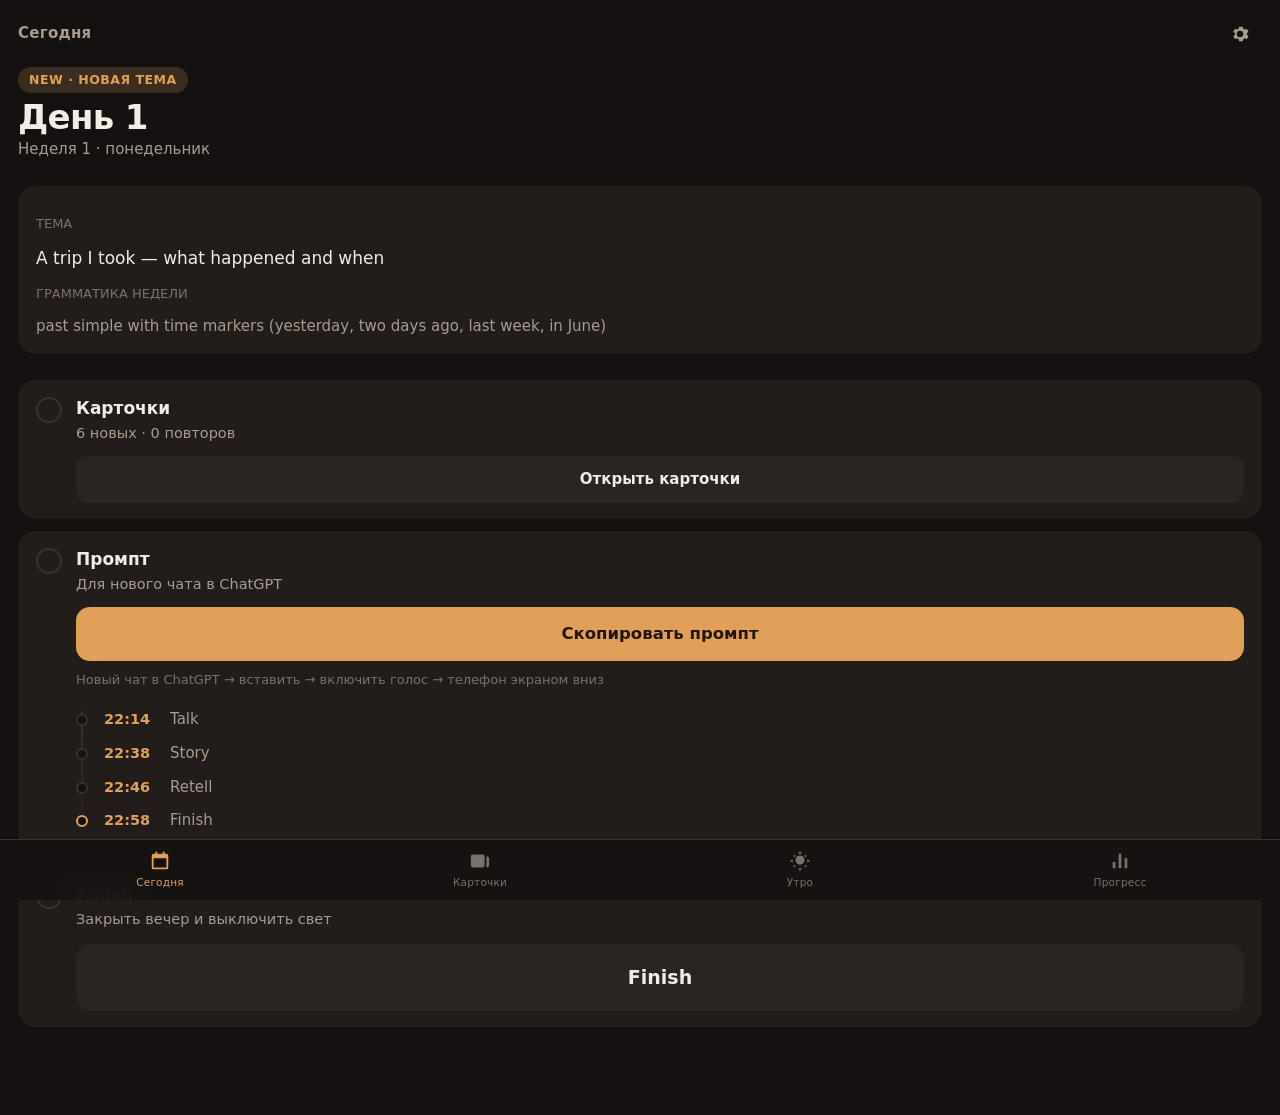
==== index.html @ 3a02fc12 "Вечерний английский: Mini App, бот и сборщик данных 168 вечеров: карточки по SM-2, промпт дня одной " ====
<!DOCTYPE html>
<html lang="ru">
<head>
<meta charset="utf-8">
<meta name="viewport" content="width=device-width, initial-scale=1, viewport-fit=cover, maximum-scale=1, user-scalable=no">
<meta name="color-scheme" content="dark">
<title>Вечерний английский</title>
<link rel="stylesheet" href="style.css?v=40cefe64">
<script src="https://telegram.org/js/telegram-web-app.js"></script>
</head>
<body>

<div id="app" hidden>

  <header class="topbar">
    <div class="topbar__title" id="topTitle">Сегодня</div>
    <button class="iconbtn" id="btnSettings" type="button" aria-label="Настройки">
      <svg viewBox="0 0 24 24" width="22" height="22" aria-hidden="true">
        <path fill="currentColor" d="M12 15.5A3.5 3.5 0 1 1 12 8.5a3.5 3.5 0 0 1 0 7Zm7.4-2.6.1-.9-.1-.9 1.9-1.5-1.9-3.2-2.3.9a7 7 0 0 0-1.6-.9L15.1 4H10.9l-.4 2.4a7 7 0 0 0-1.6.9L6.6 6.4 4.7 9.6l1.9 1.5-.1.9.1.9-1.9 1.5 1.9 3.2 2.3-.9c.5.4 1 .7 1.6.9l.4 2.4h4.2l.4-2.4c.6-.2 1.1-.5 1.6-.9l2.3.9 1.9-3.2-1.9-1.5Z"/>
      </svg>
    </button>
  </header>

  <main id="screens">

    <!-- ========================= СЕГОДНЯ ========================= -->
    <section class="screen" id="screen-today" data-tab="today">
      <div id="todayBody"></div>
    </section>

    <!-- ======================== КАРТОЧКИ ========================= -->
    <section class="screen" id="screen-cards" data-tab="cards" hidden>
      <div id="cardsBody"></div>
    </section>

    <!-- ========================== УТРО =========================== -->
    <section class="screen" id="screen-morning" data-tab="morning" hidden>
      <div id="morningBody"></div>
    </section>

    <!-- ========================= ПРОГРЕСС ======================== -->
    <section class="screen" id="screen-progress" data-tab="progress" hidden>
      <div id="progressBody"></div>
    </section>

  </main>

  <nav class="tabbar" id="tabbar">
    <button class="tab is-active" type="button" data-go="today">
      <svg viewBox="0 0 24 24" aria-hidden="true"><path fill="currentColor" d="M7 2h2v2h6V2h2v2h2a2 2 0 0 1 2 2v13a2 2 0 0 1-2 2H5a2 2 0 0 1-2-2V6a2 2 0 0 1 2-2h2V2Zm12 7H5v10h14V9Z"/></svg>
      <span>Сегодня</span>
    </button>
    <button class="tab" type="button" data-go="cards">
      <svg viewBox="0 0 24 24" aria-hidden="true"><path fill="currentColor" d="M4 5h11a2 2 0 0 1 2 2v10a2 2 0 0 1-2 2H4a2 2 0 0 1-2-2V7a2 2 0 0 1 2-2Zm15 2h1a2 2 0 0 1 2 2v8a2 2 0 0 1-2 2h-1V7Z"/></svg>
      <span>Карточки</span>
    </button>
    <button class="tab" type="button" data-go="morning">
      <svg viewBox="0 0 24 24" aria-hidden="true"><path fill="currentColor" d="M12 6a5 5 0 1 1 0 10 5 5 0 0 1 0-10Zm0-5 2 3h-4l2-3ZM1 12l3-2v4l-3-2Zm22 0-3 2v-4l3 2ZM12 23l-2-3h4l-2 3ZM4.2 5.6 7.8 6 6 7.8 4.2 5.6Zm15.6 0L18 7.8 16.2 6l3.6-.4ZM4.2 18.4 6 16.2 7.8 18l-3.6.4Zm15.6 0-3.6-.4 1.8-1.8 1.8 2.2Z"/></svg>
      <span>Утро</span>
    </button>
    <button class="tab" type="button" data-go="progress">
      <svg viewBox="0 0 24 24" aria-hidden="true"><path fill="currentColor" d="M4 20h3v-7H4v7Zm6.5 0h3V4h-3v16Zm6.5 0h3v-11h-3v11Z"/></svg>
      <span>Прогресс</span>
    </button>
  </nav>

  <!-- ночной занавес после Finish -->
  <div class="curtain" id="curtain" hidden>
    <div class="curtain__text">Спокойной ночи</div>
  </div>

  <!-- лист настроек -->
  <div class="sheet" id="sheet" hidden>
    <div class="sheet__backdrop" data-close="1"></div>
    <div class="sheet__panel" role="dialog" aria-label="Настройки">
      <div class="sheet__grip"></div>
      <div id="sheetBody"></div>
    </div>
  </div>

</div>

<div id="fatal" class="fatal" hidden></div>

<script src="data.js?v=40cefe64"></script>
<script src="app.js?v=40cefe64"></script>
</body>
</html>
---- style.css ----
/* Вечерний английский — тёплая тёмная тема, своя, не системная. */

:root{
  --bg:#141110;
  --bg-soft:#1c1815;
  --card:#221d1a;
  --card-2:#2b2522;
  --line:#3a322d;
  --text:#f2ece5;
  --text-dim:#a89c90;
  --text-faint:#7b7168;
  --accent:#e0a05a;
  --accent-soft:#3a2c1e;
  --good:#8fae84;
  --good-soft:#2a3326;
  --again:#c08579;
  --radius:18px;
  --radius-sm:12px;
  --pad:18px;
  --safe-top:env(safe-area-inset-top,0px);
  --safe-bottom:env(safe-area-inset-bottom,0px);
  --tabbar-h:60px;
  --ease:cubic-bezier(.22,.61,.36,1);
}

*{box-sizing:border-box;-webkit-tap-highlight-color:transparent}

/* [hidden] обязан выигрывать у авторских display:flex/grid ниже,
   иначе занавес и лист настроек видны с первого кадра. */
[hidden]{display:none !important}

html,body{margin:0;padding:0;background:var(--bg);color:var(--text);}
body{
  font-family:-apple-system,BlinkMacSystemFont,"SF Pro Text","Segoe UI",Roboto,Inter,system-ui,sans-serif;
  font-size:17px;line-height:1.45;
  -webkit-font-smoothing:antialiased;
  overscroll-behavior-y:none;
  min-height:100vh;
}
button{font:inherit;color:inherit;border:0;background:none;cursor:pointer;margin:0}
input,textarea{font:inherit;color:inherit}

/* ----------------------------------------------------------- каркас */
#app{
  display:flex;flex-direction:column;
  min-height:100vh;min-height:100dvh;
}

.topbar{
  position:sticky;top:0;z-index:20;
  display:flex;align-items:center;justify-content:space-between;
  padding:calc(var(--safe-top) + 12px) var(--pad) 10px;
  background:linear-gradient(var(--bg) 72%,rgba(20,17,16,0));
}
.topbar__title{font-size:15px;font-weight:600;letter-spacing:.02em;color:var(--text-dim)}
.iconbtn{
  width:44px;height:44px;display:grid;place-items:center;
  border-radius:50%;color:var(--text-dim);
  transition:background .18s var(--ease),color .18s var(--ease);
}
.iconbtn:active{background:var(--card);color:var(--text)}

#screens{flex:1 1 auto;padding:0 var(--pad) calc(var(--tabbar-h) + var(--safe-bottom) + 28px)}
.screen{animation:fade .26s var(--ease)}
@keyframes fade{from{opacity:0;transform:translateY(6px)}to{opacity:1;transform:none}}

/* --------------------------------------------------------- таб-бар */
.tabbar{
  position:fixed;left:0;right:0;bottom:0;z-index:30;
  display:grid;grid-template-columns:repeat(4,1fr);
  padding-bottom:var(--safe-bottom);
  background:rgba(22,19,17,.94);
  -webkit-backdrop-filter:blur(14px);backdrop-filter:blur(14px);
  border-top:1px solid var(--line);
}
.tab{
  height:var(--tabbar-h);
  display:flex;flex-direction:column;align-items:center;justify-content:center;gap:3px;
  color:var(--text-faint);
  transition:color .2s var(--ease),transform .12s var(--ease);
}
.tab svg{width:22px;height:22px}
.tab span{font-size:10.5px;letter-spacing:.02em}
.tab.is-active{color:var(--accent)}
.tab:active{transform:scale(.93)}

/* ------------------------------------------------------ типографика */
.h1{font-size:34px;line-height:1.1;font-weight:700;letter-spacing:-.02em;margin:6px 0 2px}
.h2{font-size:20px;font-weight:650;margin:0 0 10px}
.sub{color:var(--text-dim);font-size:15px;margin:0}
.dim{color:var(--text-dim)}
.faint{color:var(--text-faint)}
.tiny{font-size:13px;line-height:1.4}
.center{text-align:center}
.stack>*+*{margin-top:12px}
.gap-lg{margin-top:26px}
.gap-xl{margin-top:36px}

.chip{
  display:inline-block;padding:4px 11px;border-radius:999px;
  background:var(--accent-soft);color:var(--accent);
  font-size:12.5px;font-weight:600;letter-spacing:.04em;text-transform:uppercase;
}

.panel{background:var(--card);border-radius:var(--radius);padding:16px var(--pad)}
.panel+.panel{margin-top:12px}

/* ------------------------------------------------------------ шаги */
.step{
  display:flex;gap:14px;align-items:flex-start;
  background:var(--card);border-radius:var(--radius);
  padding:16px var(--pad);
  transition:background .25s var(--ease),opacity .25s var(--ease);
}
.step+.step{margin-top:12px}
.step.is-done{background:var(--bg-soft)}
.step.is-done .step__title{color:var(--text-dim)}
.step__mark{
  flex:0 0 auto;width:26px;height:26px;border-radius:50%;
  border:2px solid var(--line);display:grid;place-items:center;margin-top:1px;
  transition:border-color .3s var(--ease),background .3s var(--ease);
}
.step.is-done .step__mark{border-color:var(--good);background:var(--good)}
.step__mark svg{width:14px;height:14px;color:var(--bg);opacity:0;transform:scale(.6);
  transition:opacity .25s var(--ease),transform .25s var(--ease)}
.step.is-done .step__mark svg{opacity:1;transform:none}
.step__body{flex:1 1 auto;min-width:0}
.step__title{font-size:17px;font-weight:650;margin:0 0 2px}
.step__note{margin:0;color:var(--text-dim);font-size:14.5px}

/* ----------------------------------------------------------- кнопки */
.btn{
  display:block;width:100%;padding:15px 18px;border-radius:14px;
  background:var(--card-2);color:var(--text);
  font-size:16.5px;font-weight:600;text-align:center;
  transition:transform .12s var(--ease),background .2s var(--ease),opacity .2s var(--ease);
}
.btn:active{transform:scale(.975);background:var(--line)}
.btn--accent{background:var(--accent);color:#22160a}
.btn--accent:active{background:#c98c4c}
.btn--big{padding:20px;font-size:19px;border-radius:16px}
.btn--ghost{background:transparent;border:1px solid var(--line);color:var(--text-dim)}
.btn--ghost:active{background:var(--card)}
.btn[disabled]{opacity:.45;pointer-events:none}
.btn--sm{padding:13px 14px;font-size:15px;border-radius:12px}
.btn-row{display:flex;gap:10px}
.btn-row>*{flex:1 1 0}

/* ------------------------------------------------------- расписание */
.tl{margin:14px 0 0;padding:0;list-style:none;position:relative}
.tl::before{
  content:"";position:absolute;left:5px;top:8px;bottom:8px;width:2px;
  background:linear-gradient(var(--line),transparent);
}
.tl__row{display:flex;gap:14px;align-items:baseline;padding:6px 0;position:relative}
.tl__dot{
  position:absolute;left:0;top:11px;width:12px;height:12px;border-radius:50%;
  background:var(--bg);border:2px solid var(--line);
}
.tl__time{flex:0 0 auto;margin-left:28px;font-variant-numeric:tabular-nums;
  color:var(--accent);font-size:14.5px;font-weight:600;min-width:52px}
.tl__label{color:var(--text-dim);font-size:15px}
.tl__row:last-child .tl__dot{border-color:var(--accent)}

/* ------------------------------------------------------- карточки */
.queue{
  position:sticky;top:calc(var(--safe-top) + 54px);z-index:10;
  padding:4px 0 14px;background:var(--bg);
}
.queue__bar{height:5px;border-radius:99px;background:var(--card-2);overflow:hidden}
.queue__fill{height:100%;background:var(--accent);border-radius:99px;
  transition:width .45s var(--ease)}
.queue__meta{display:flex;justify-content:space-between;margin-top:8px;
  font-size:13px;color:var(--text-faint);font-variant-numeric:tabular-nums}

.flash{
  min-height:clamp(150px,34vh,320px);
  display:flex;flex-direction:column;align-items:center;justify-content:center;
  gap:18px;text-align:center;padding:26px 6px;
  background:var(--card);border-radius:var(--radius);
  transition:transform .16s var(--ease);
}
.flash:active{transform:scale(.99)}
.flash__en{font-size:29px;line-height:1.25;font-weight:650;letter-spacing:-.01em}
.flash__ru{font-size:21px;color:var(--accent);line-height:1.3;
  animation:rise .24s var(--ease)}
@keyframes rise{from{opacity:0;transform:translateY(8px)}to{opacity:1;transform:none}}
.flash__hint{font-size:13.5px;color:var(--text-faint)}

.grades{display:grid;grid-template-columns:1fr 1fr;gap:10px;margin-top:14px}
.grade{
  padding:16px 8px;border-radius:14px;background:var(--card-2);
  font-size:16px;font-weight:600;
  transition:transform .12s var(--ease),background .18s var(--ease);
}
.grade:active{transform:scale(.96)}
.grade--again{background:#3a2b27;color:var(--again)}
.grade--good{background:var(--good-soft);color:var(--good)}

/* ---------------------------------------------------------- утро */
.choices{display:flex;gap:8px;margin-top:12px}
.choice{
  flex:1 1 0;padding:16px 4px;border-radius:13px;background:var(--card-2);
  font-size:17px;font-weight:650;font-variant-numeric:tabular-nums;
  transition:transform .12s var(--ease),background .2s var(--ease),color .2s var(--ease);
}
.choice:active{transform:scale(.94)}
.choice.is-picked{background:var(--accent);color:#22160a}
.choices--wide .choice{font-size:15px;padding:15px 2px}
.choices__legend{display:flex;justify-content:space-between;margin-top:7px;
  font-size:12px;color:var(--text-faint)}

/* ------------------------------------------------------- прогресс */
.grid2{display:grid;grid-template-columns:1fr 1fr;gap:12px}
.stat{background:var(--card);border-radius:var(--radius);padding:15px var(--pad)}
.stat__v{font-size:29px;font-weight:700;letter-spacing:-.02em;font-variant-numeric:tabular-nums;
  line-height:1.15}
.stat__k{font-size:13px;color:var(--text-dim);margin-top:3px}
.chart{width:100%;height:auto;display:block;margin-top:6px;overflow:visible}

/* ------------------------------------------------------- занавес */
.curtain{
  position:fixed;inset:0;z-index:100;
  display:grid;place-items:center;
  background:#0b0908;color:var(--text-faint);
  animation:dim 1.5s var(--ease) forwards;
}
.curtain__text{font-size:23px;letter-spacing:.01em;opacity:0;animation:fadeIn 1.6s .5s var(--ease) forwards}
@keyframes dim{from{opacity:0}to{opacity:1}}
@keyframes fadeIn{from{opacity:0}to{opacity:.62}}

/* --------------------------------------------------------- настройки */
.sheet{position:fixed;inset:0;z-index:90;display:flex;align-items:flex-end}
.sheet__backdrop{position:absolute;inset:0;background:rgba(0,0,0,.55);animation:fade .2s var(--ease)}
.sheet__panel{
  position:relative;width:100%;max-height:88vh;overflow-y:auto;
  background:var(--bg-soft);border-radius:22px 22px 0 0;
  padding:10px var(--pad) calc(var(--safe-bottom) + 22px);
  animation:up .3s var(--ease);
}
@keyframes up{from{transform:translateY(18%)}to{transform:none}}
.sheet__grip{width:38px;height:4px;border-radius:99px;background:var(--line);margin:0 auto 14px}

.row{display:flex;align-items:center;justify-content:space-between;gap:14px;
  padding:14px 0;border-bottom:1px solid var(--line);min-height:56px}
.row[data-act]{cursor:pointer}
.row[data-act]:active{opacity:.7}
.row:last-child{border-bottom:0}
.row__k{font-size:16px}
.row__sub{font-size:13px;color:var(--text-faint);margin-top:2px}

.toggle{
  flex:0 0 auto;width:50px;height:30px;border-radius:99px;background:var(--card-2);
  position:relative;transition:background .22s var(--ease);
}
.toggle::after{
  content:"";position:absolute;top:3px;left:3px;width:24px;height:24px;border-radius:50%;
  background:var(--text-faint);transition:transform .22s var(--ease),background .22s var(--ease);
}
.toggle.is-on{background:var(--accent-soft)}
.toggle.is-on::after{transform:translateX(20px);background:var(--accent)}

.numfield{
  width:78px;flex:0 0 auto;padding:10px;border-radius:11px;text-align:center;
  background:var(--card-2);border:1px solid var(--line);
  font-size:17px;font-variant-numeric:tabular-nums;
}
.ta{
  width:100%;min-height:120px;margin-top:10px;padding:12px;border-radius:12px;
  background:var(--card);border:1px solid var(--line);color:var(--text);
  font-family:ui-monospace,SFMono-Regular,Menlo,monospace;font-size:12px;line-height:1.4;
  resize:vertical;-webkit-user-select:text;user-select:text;
}
.note{margin-top:10px;font-size:13.5px;color:var(--text-dim)}
.note--warn{color:var(--again)}
.note--ok{color:var(--good)}

.fatal{
  padding:40px 22px;color:var(--again);font-size:15px;line-height:1.5;
  -webkit-user-select:text;user-select:text;
}

/* низкие экраны: все четыре оценки обязаны помещаться без прокрутки */
@media (max-height:660px){
  .flash{min-height:150px;padding:18px 6px;gap:12px}
  .flash__en{font-size:25px}
  .flash__ru{font-size:19px}
  .grade{padding:12px 8px}
  .queue{padding-bottom:10px}
}

@media (prefers-reduced-motion:reduce){
  *{animation-duration:.001s !important;transition-duration:.001s !important}
}
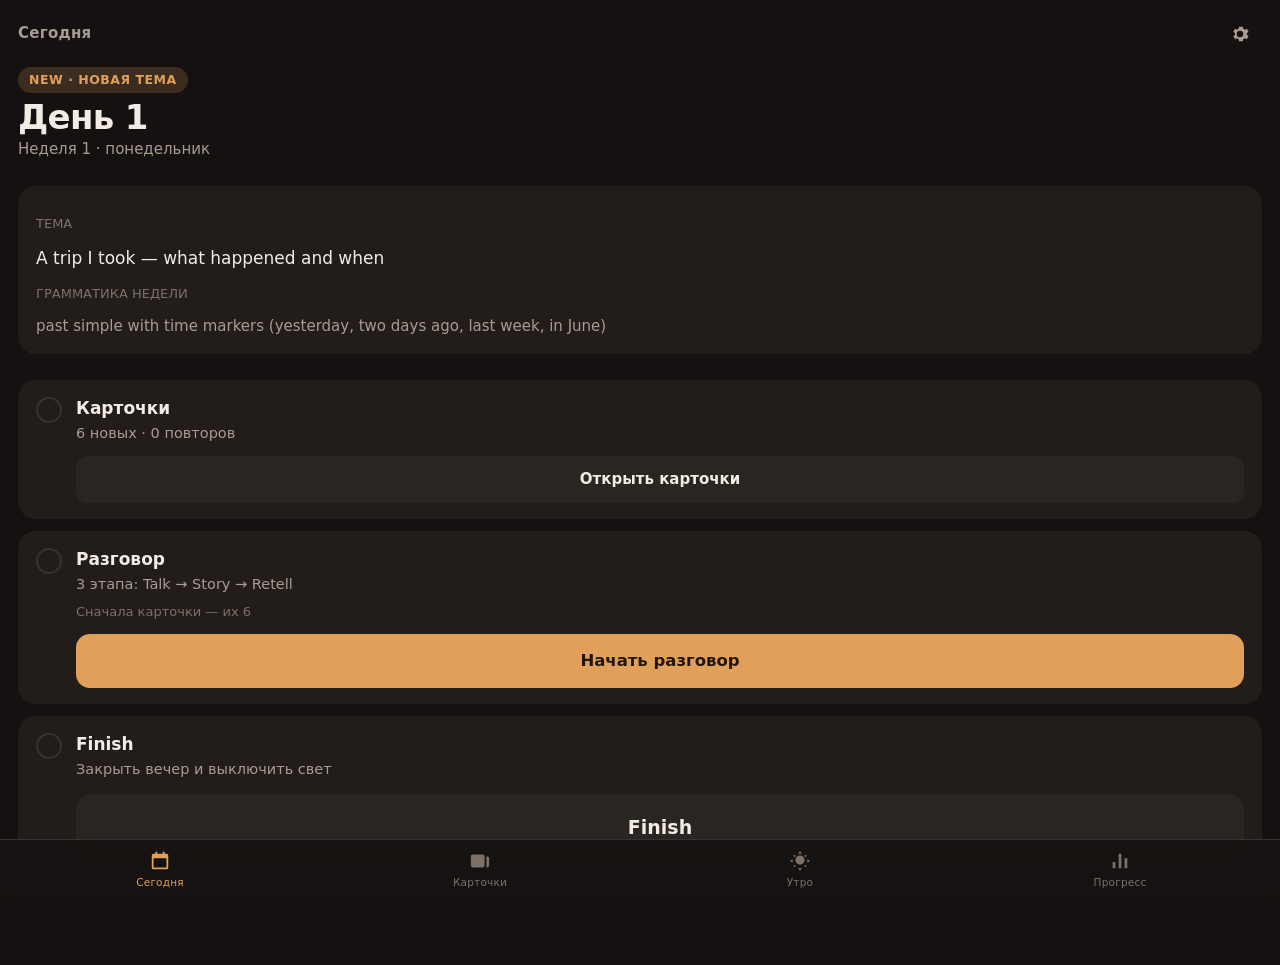
==== commit 7b203335: "Вечер по этапам: без часов, с растяжимым Talk Таймлайн с временами убран, карточки без лимита. После" ====
--- a/index.html
+++ b/index.html
@@ -5,7 +5,7 @@
 <meta name="viewport" content="width=device-width, initial-scale=1, viewport-fit=cover, maximum-scale=1, user-scalable=no">
 <meta name="color-scheme" content="dark">
 <title>Вечерний английский</title>
-<link rel="stylesheet" href="style.css?v=40cefe64">
+<link rel="stylesheet" href="style.css?v=3a538171">
 <script src="https://telegram.org/js/telegram-web-app.js"></script>
 </head>
 <body>
@@ -82,7 +82,7 @@
 
 <div id="fatal" class="fatal" hidden></div>
 
-<script src="data.js?v=40cefe64"></script>
-<script src="app.js?v=40cefe64"></script>
+<script src="data.js?v=3a538171"></script>
+<script src="app.js?v=3a538171"></script>
 </body>
 </html>
--- a/style.css
+++ b/style.css
@@ -292,3 +292,18 @@
 @media (prefers-reduced-motion:reduce){
   *{animation-duration:.001s !important;transition-duration:.001s !important}
 }
+
+/* полоска демо-режима */
+.demobar{
+  position:sticky;top:0;z-index:40;
+  padding:calc(var(--safe-top) + 7px) var(--pad) 7px;
+  background:var(--accent-soft);color:var(--accent);
+  font-size:11.5px;font-weight:700;letter-spacing:.06em;text-align:center;
+}
+.demobar + .topbar{padding-top:10px}
+
+/* значок темы недели на карточке — тихий, не спорит с фразой */
+.flash__icon{
+  width:30px;height:30px;color:var(--text-faint);opacity:.75;flex:0 0 auto;
+}
+@media (max-height:660px){ .flash__icon{width:24px;height:24px} }
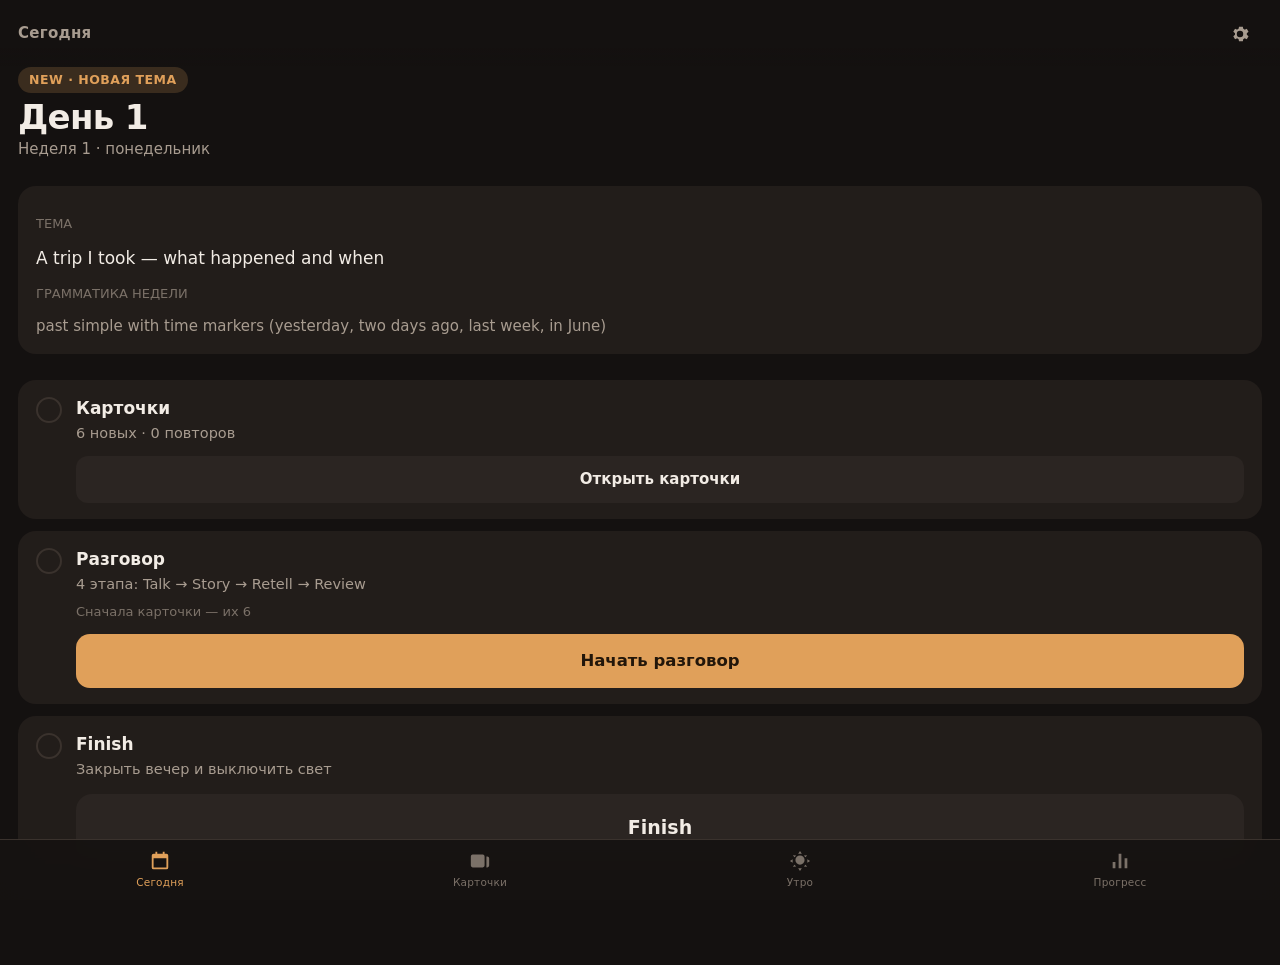
==== commit fb2bb0ab: "Цикл разбора ошибок: вечер учится на вчерашнем После Retell — этап «Разбор» без таймера: копируешь п" ====
--- a/index.html
+++ b/index.html
@@ -5,7 +5,7 @@
 <meta name="viewport" content="width=device-width, initial-scale=1, viewport-fit=cover, maximum-scale=1, user-scalable=no">
 <meta name="color-scheme" content="dark">
 <title>Вечерний английский</title>
-<link rel="stylesheet" href="style.css?v=3a538171">
+<link rel="stylesheet" href="style.css?v=da71a738">
 <script src="https://telegram.org/js/telegram-web-app.js"></script>
 </head>
 <body>
@@ -82,7 +82,7 @@
 
 <div id="fatal" class="fatal" hidden></div>
 
-<script src="data.js?v=3a538171"></script>
-<script src="app.js?v=3a538171"></script>
+<script src="data.js?v=da71a738"></script>
+<script src="app.js?v=da71a738"></script>
 </body>
 </html>
